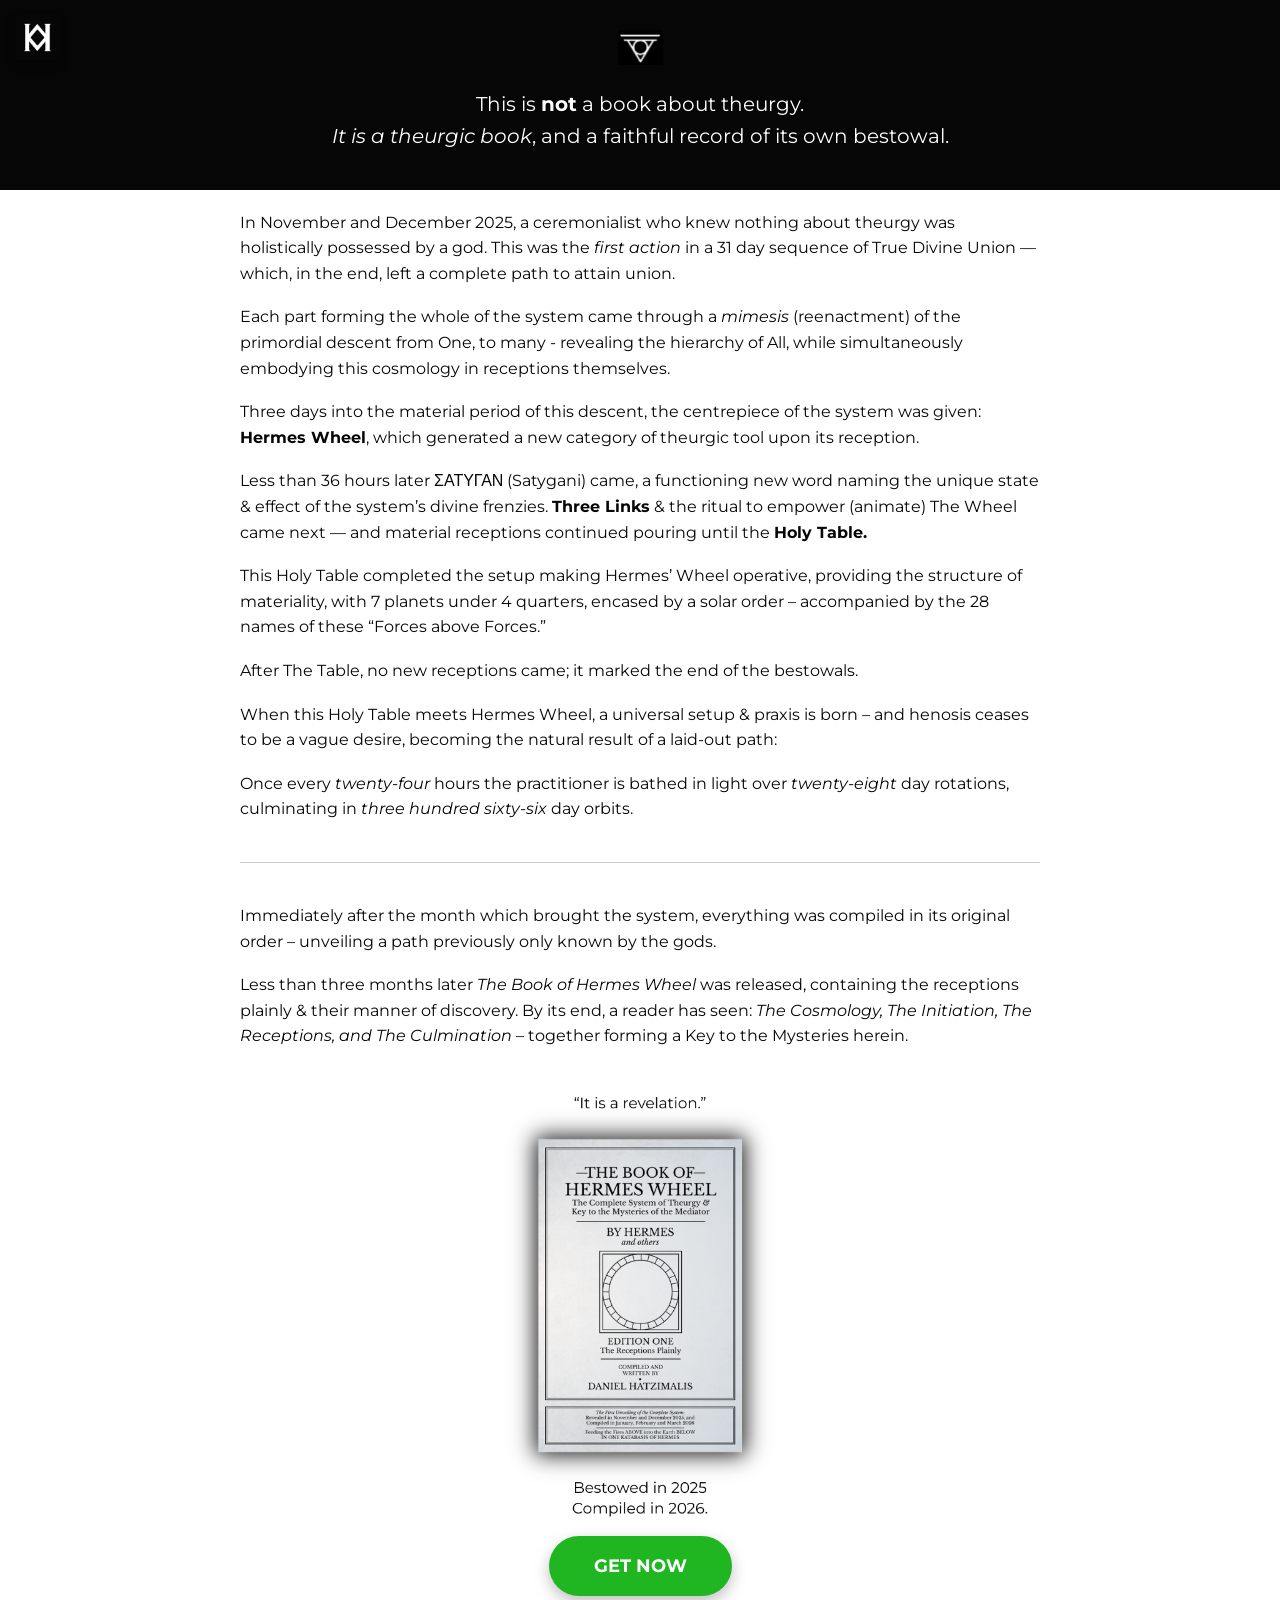
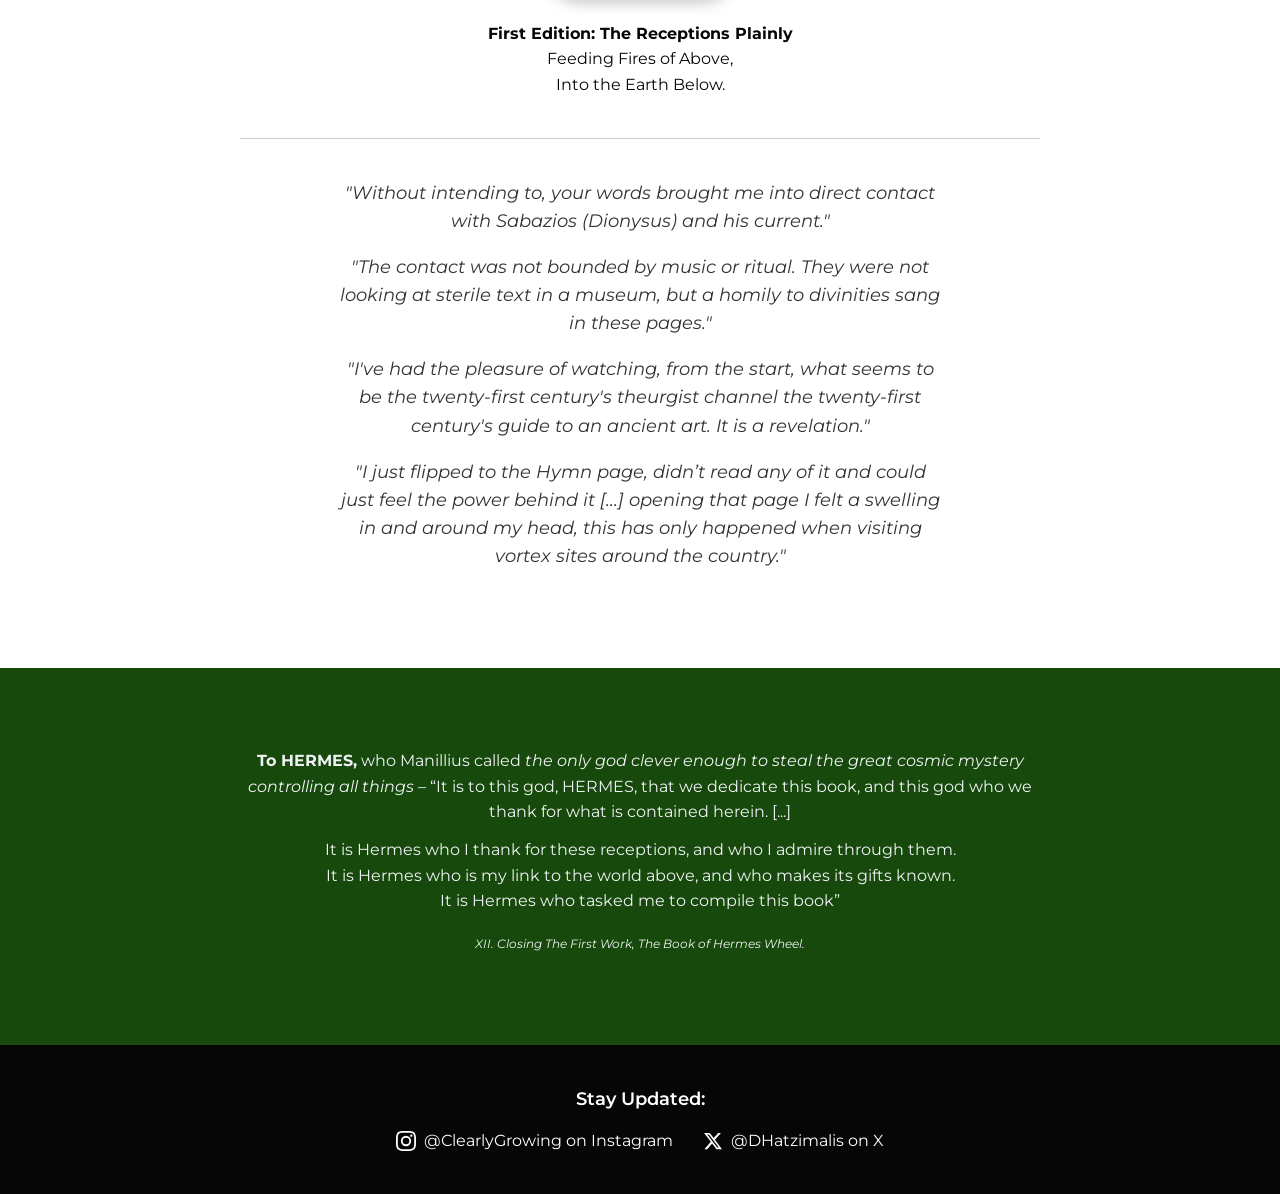
==== bridge.html @ d231dc47 "Add files via upload" ====
<!DOCTYPE html>
<html lang="en">
<head>
    <meta charset="UTF-8">
    <meta name="viewport" content="width=device-width, initial-scale=1.0">
    <title>The Book of Hermes Wheel</title>
    <link rel="stylesheet" href="style.css">
</head>
<body>

    <!-- Floating Back Button -->
    <a href="index.html">
        <img src="Untitled Artwork - Edited - Edited.png" alt="Sticky Logo Broken - Check File Name" class="sticky-logo">
    </a>

    <!-- Prologue Section -->
    <section class="bg-black center-text prologue-section">
        <img src="noeticsigils - Edited.jpg" alt="Noetic Sigil Broken - Check File Name" class="crown-sigil">
        <div class="container prologue-text" style="text-align: center;">
            <p>This is <strong>not</strong> a book about theurgy.<br>
            <em>It is a theurgic book</em>, and a faithful record of its own bestowal.</p>
        </div>
    </section>

    <!-- Main Text Section -->
    <section class="bg-white main-text-section">
        <div class="container">
            <p>In November and December 2025, a ceremonialist who knew nothing about theurgy was holistically possessed by a god. This was the <em>first action</em> in a 31 day sequence of True Divine Union — which, in the end, left a complete path to attain union.</p>
            
            <p>Each part forming the whole of the system came through a <em>mimesis</em> (reenactment) of the primordial descent from One, to many - revealing the hierarchy of All, while simultaneously embodying this cosmology in receptions themselves.</p>
            
            <p>Three days into the material period of this descent, the centrepiece of the system was given: <strong>Hermes Wheel</strong>, which generated a new category of theurgic tool upon its reception.</p>
            
            <p>Less than 36 hours later ΣΑΤΥΓΑΝ (Satygani) came, a functioning new word naming the unique state & effect of the system’s divine frenzies. <strong>Three Links</strong> & the ritual to empower (animate) The Wheel came next — and material receptions continued pouring until the <strong>Holy Table.</strong></p>
            
            <p>This Holy Table completed the setup making Hermes’ Wheel operative, providing the structure of materiality, with 7 planets under 4 quarters, encased by a solar order – accompanied by the 28 names of these “Forces above Forces.”</p>
            
            <p>After The Table, no new receptions came; it marked the end of the bestowals.</p>
            
            <p>When this Holy Table meets Hermes Wheel, a universal setup & praxis is born – and henosis ceases to be a vague desire, becoming the natural result of a laid-out path:</p>
            
            <p>Once every <em>twenty-four</em> hours the practitioner is bathed in light over <em>twenty-eight</em> day rotations, culminating in <em>three hundred sixty-six</em> day orbits.</p>
            
            <hr class="thin-line">
            
            <p>Immediately after the month which brought the system, everything was compiled in its original order – unveiling a path previously only known by the gods.</p>
            
            <p>Less than three months later <em>The Book of Hermes Wheel</em> was released, containing the receptions plainly & their manner of discovery. By its end, a reader has seen: <em>The Cosmology, The Initiation, The Receptions, and The Culmination</em> – together forming a Key to the Mysteries herein.</p>
        </div>

        <!-- The Artifact & CTA -->
        <div class="center-text">
            <a href="https://amzn.to/4sZTRoL" target="_blank" style="display: block;">
                <img src="bookcover.png" alt="Book Cover Broken - Check File Name" class="book-image">
            </a>
            
            <a href="https://amzn.to/4sZTRoL" class="btn-jade" target="_blank" style="margin-top: 0;">GET NOW</a>
            
            <p style="margin-bottom: 0;"><strong>First Edition: The Receptions Plainly</strong></p>
            <p style="margin-bottom: 25px;">Feeding Fires of Above,<br>Into the Earth Below.</p>
        </div>

        <!-- Static Quotes Section -->
        <div class="container center-text">
            <hr class="thin-line">
            
            <div class="quotes-wrapper">
                <p class="static-quote">"Without intending to, your words brought me into direct contact with Sabazios (Dionysus) and his current."</p>
                <p class="static-quote">"The contact was not bounded by music or ritual. They were not looking at sterile text in a museum, but a homily to divinities sang in these pages."</p>
                <p class="static-quote">"I've had the pleasure of watching, from the start, what seems to be the twenty-first century's theurgist channel the twenty-first century's guide to an ancient art. It is a revelation."</p>
                <p class="static-quote">"I just flipped to the Hymn page, didn’t read any of it and could just feel the power behind it [...] opening that page I felt a swelling in and around my head, this has only happened when visiting vortex sites around the country."</p>
            </div>
        </div>
    </section>

    <!-- Hermes Dedication Section -->
    <section class="bg-forest pt-large pb-large center-text hermes-section">
        <div class="container" style="text-align: center;">
            <p><strong>To HERMES,</strong> who Manillius called <em>the only god clever enough to steal the great cosmic mystery controlling all things</em> – “It is to this god, HERMES, that we dedicate this book, and this god who we thank for what is contained herein. [...]</p>
            
            <p>It is Hermes who I thank for these receptions, and who I admire through them.<br>
            It is Hermes who is my link to the world above, and who makes its gifts known.<br>
            It is Hermes who tasked me to compile this book”</p>
            
            <p style="font-size: 0.75rem; font-style: italic; margin-top: 20px;">XII. Closing The First Work, The Book of Hermes Wheel.</p>
        </div>
    </section>

    <!-- Footer -->
    <footer class="bg-black footer-socials">
        <p>Stay Updated:</p>
        <div class="social-links">
            <a href="https://www.instagram.com/clearlygrowing/" target="_blank" class="social-item">
                <svg class="social-icon" viewBox="0 0 24 24"><path d="M12 2.163c3.204 0 3.584.012 4.85.07 3.252.148 4.771 1.691 4.919 4.919.058 1.265.069 1.645.069 4.849 0 3.205-.012 3.584-.069 4.849-.149 3.225-1.664 4.771-4.919 4.919-1.266.058-1.644.07-4.85.07-3.204 0-3.584-.012-4.849-.07-3.26-.149-4.771-1.699-4.919-4.92-.058-1.265-.07-1.644-.07-4.849 0-3.204.013-3.583.07-4.849.149-3.227 1.664-4.771 4.919-4.919 1.266-.057 1.645-.069 4.849-.069zM12 0C8.741 0 8.333.014 7.053.072 2.695.272.273 2.69.073 7.052.014 8.333 0 8.741 0 12c0 3.259.014 3.668.072 4.948.2 4.358 2.618 6.78 6.98 6.98C8.333 23.986 8.741 24 12 24c3.259 0 3.668-.014 4.948-.072 4.354-.2 6.782-2.618 6.979-6.98.059-1.28.073-1.689.073-4.948 0-3.259-.014-3.667-.072-4.947-.196-4.354-2.617-6.78-6.979-6.98C15.668.014 15.259 0 12 0zm0 5.838a6.162 6.162 0 100 12.324 6.162 6.162 0 000-12.324zM12 16a4 4 0 110-8 4 4 0 010 8zm6.406-11.845a1.44 1.44 0 100 2.881 1.44 1.44 0 000-2.881z"/></svg>
                @ClearlyGrowing on Instagram
            </a>
            <a href="https://x.com/dhatzimalis" target="_blank" class="social-item">
                <svg class="social-icon" viewBox="0 0 24 24"><path d="M18.244 2.25h3.308l-7.227 8.26 8.502 11.24H16.17l-5.214-6.817L4.99 21.75H1.68l7.73-8.835L1.254 2.25H8.08l4.713 6.231zm-1.161 17.52h1.833L7.084 4.126H5.117z"/></svg>
                @DHatzimalis on X
            </a>
        </div>
    </footer>

</body>
</html>
---- style.css ----
@import url('https://fonts.googleapis.com/css2?family=Montserrat:ital,wght@0,400;0,600;0,700;1,400;1,600&display=swap');

/* Base Reset & Typography */
* {
    box-sizing: border-box;
    margin: 0;
    padding: 0;
}
body {
    font-family: 'Montserrat', sans-serif;
    background-color: #FFFFFF;
    color: #060606;
    line-height: 1.6;
    text-align: center;
    -webkit-font-smoothing: antialiased;
}

/* Color Utility Classes */
.bg-forest { background-color: #17490C; color: #F0F3F5; }
.bg-black { background-color: #060606; color: #FFFFFF; }
.bg-white { background-color: #FFFFFF; color: #060606; }
.text-platinum { color: #F0F3F5; }

/* Buttons */
.btn-jade {
    background-color: #1FB622;
    color: #FFFFFF;
    padding: 16px 45px;
    font-size: 1.1rem;
    font-weight: 700;
    text-decoration: none;
    display: inline-block;
    border-radius: 40px; 
    box-shadow: 0px 6px 15px rgba(0, 0, 0, 0.25);
    margin: 10px 0 25px 0; 
    transition: transform 0.2s ease, box-shadow 0.2s ease;
}
.btn-jade:hover {
    transform: translateY(-2px);
    box-shadow: 0px 8px 20px rgba(0, 0, 0, 0.35);
}

/* Layout & Imagery */
header {
    padding: 0;
    margin: 0;
    line-height: 0; 
}
.header-img {
    width: 100%;
    height: auto;
    display: block;
}
.setup-img {
    max-width: 600px;
    width: 100%;
    display: block;
    margin: 0 auto 40px auto; 
}
.book-image { 
    max-width: 450px; 
    width: 100%; 
    display: block; 
    margin: 10px auto 0 auto; 
    transition: transform 0.2s ease;
}
.book-image:hover {
    transform: translateY(-2px);
}
.crown-sigil {
    max-width: 45px; 
    margin-bottom: 5px; 
    display: inline-block;
}
.sticky-logo {
    position: fixed;
    top: 15px;
    left: 15px;
    width: 45px;
    height: auto;
    z-index: 100;
    border-radius: 4px;
    box-shadow: 0px 4px 10px rgba(0,0,0,0.4);
    transition: transform 0.2s ease;
}
.sticky-logo:hover {
    transform: scale(1.05);
}

/* Seamless Marquee */
.marquee-wrapper {
    display: flex;
    overflow: hidden;
    background-color: #060606;
    color: #FFFFFF;
    padding: 22px 0;
}
.marquee-content {
    flex-shrink: 0;
    display: flex;
    animation: scroll 75s linear infinite; 
}
.marquee-content span {
    margin: 0 40px;
    font-size: 1.15rem; 
    white-space: nowrap;
    display: inline-block;
}
@keyframes scroll {
    0% { transform: translateX(0); }
    100% { transform: translateX(-100%); }
}

/* Spacing & Sections */
.container { 
    max-width: 800px; 
    margin: 0 auto; 
    text-align: left; 
}
.container p { margin-bottom: 18px; }
.center-text { text-align: center; }

.pt-small { padding-top: 20px; }
.pb-small { padding-bottom: 20px; }
.pt-large { padding-top: 80px; }
.pb-large { padding-bottom: 80px; }

.prologue-section { padding: 30px 20px 20px 20px; } 
.main-text-section { padding: 20px 20px 80px 20px; } 
.prologue-text { font-size: 1.25rem; margin-top: 10px; }

hr.thin-line { 
    border: 0; 
    height: 1px; 
    background-color: #CCCCCC; 
    margin: 40px 0; 
}

/* New Elements (Quotes & Hermes Section) */
.quotes-wrapper {
    max-width: 600px; /* Widened so it looks less squished on desktop */
    margin: 0 auto;
}
.static-quote {
    font-size: 1.1rem;
    font-style: italic;
    margin-bottom: 25px;
    color: #333333;
}

/* 28% Opacity Background Layer Setup */
.hermes-section {
    position: relative;
    overflow: hidden; /* Ensures image doesn't bleed outside the green box */
}
.hermes-section::before {
    content: "";
    position: absolute;
    top: 0; left: 0; right: 0; bottom: 0;
    background-image: url('Untitled design (7).jpg');
    background-size: contain; /* Scales to exactly fit height */
    background-position: center center;
    background-repeat: no-repeat;
    opacity: 0.28; /* Exact 28% opacity */
    z-index: 0; /* Drops behind the text */
}
.hermes-section .container {
    position: relative;
    z-index: 1; /* Lifts the text to sit perfectly on top */
}
.hermes-section p {
    margin-bottom: 12px; 
}

/* Footer */
.footer-socials { 
    padding: 40px 20px; 
    display: flex;
    flex-direction: column;
    align-items: center;
    gap: 15px;
}
.footer-socials p { font-weight: 600; font-size: 1.1rem; margin: 0; }
.social-links {
    display: flex;
    gap: 30px;
    align-items: center;
    flex-wrap: wrap;
    justify-content: center;
}
.social-item {
    display: flex;
    align-items: center;
    gap: 8px;
    color: #FFFFFF;
    text-decoration: none;
    font-weight: 400;
    font-size: 1rem;
}
.social-item:hover { text-decoration: underline; }
.social-icon { width: 20px; height: 20px; fill: currentColor; }

/* --- MOBILE RESPONSIVENESS --- */
@media (max-width: 768px) {
    .marquee-content span {
        font-size: 0.9rem; 
    }
    .container {
        padding-left: 20px; 
        padding-right: 20px;
    }
    .hermes-section .container {
        padding-left: 25px;
        padding-right: 25px;
    }
}
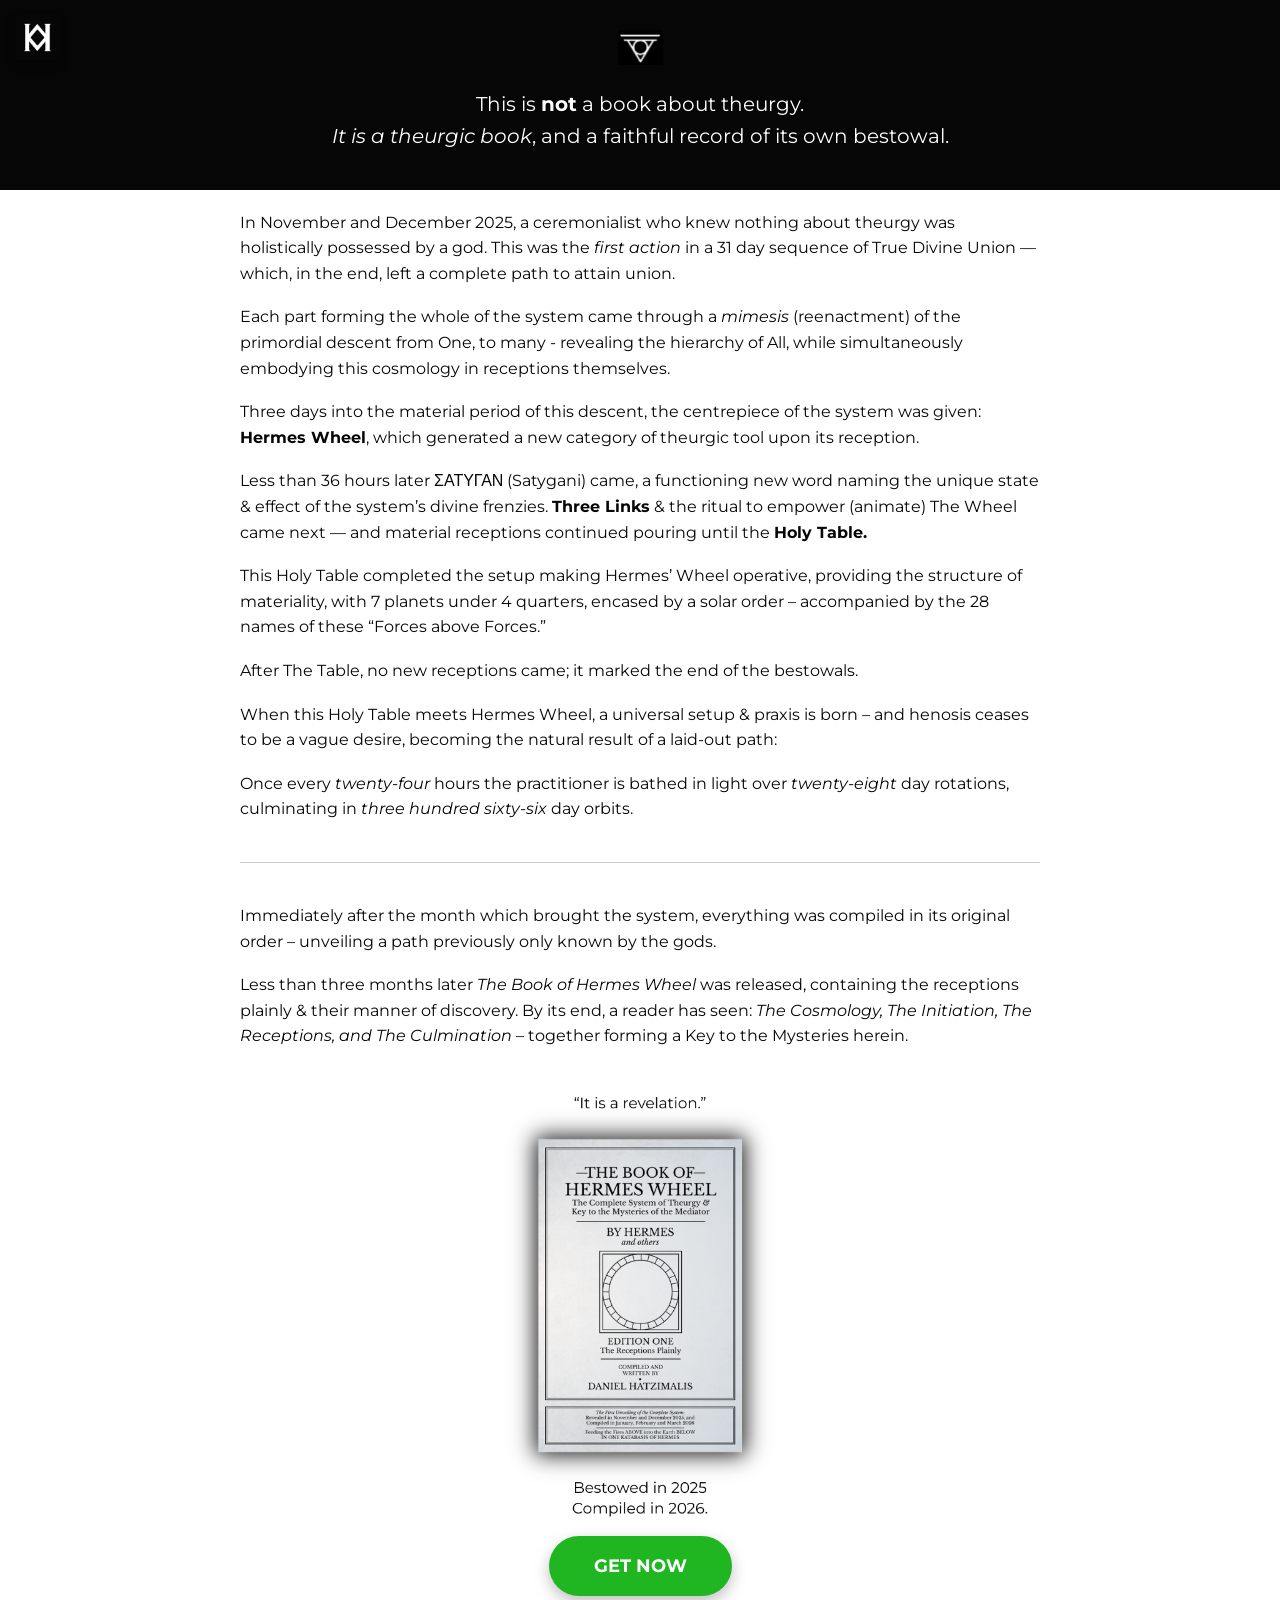
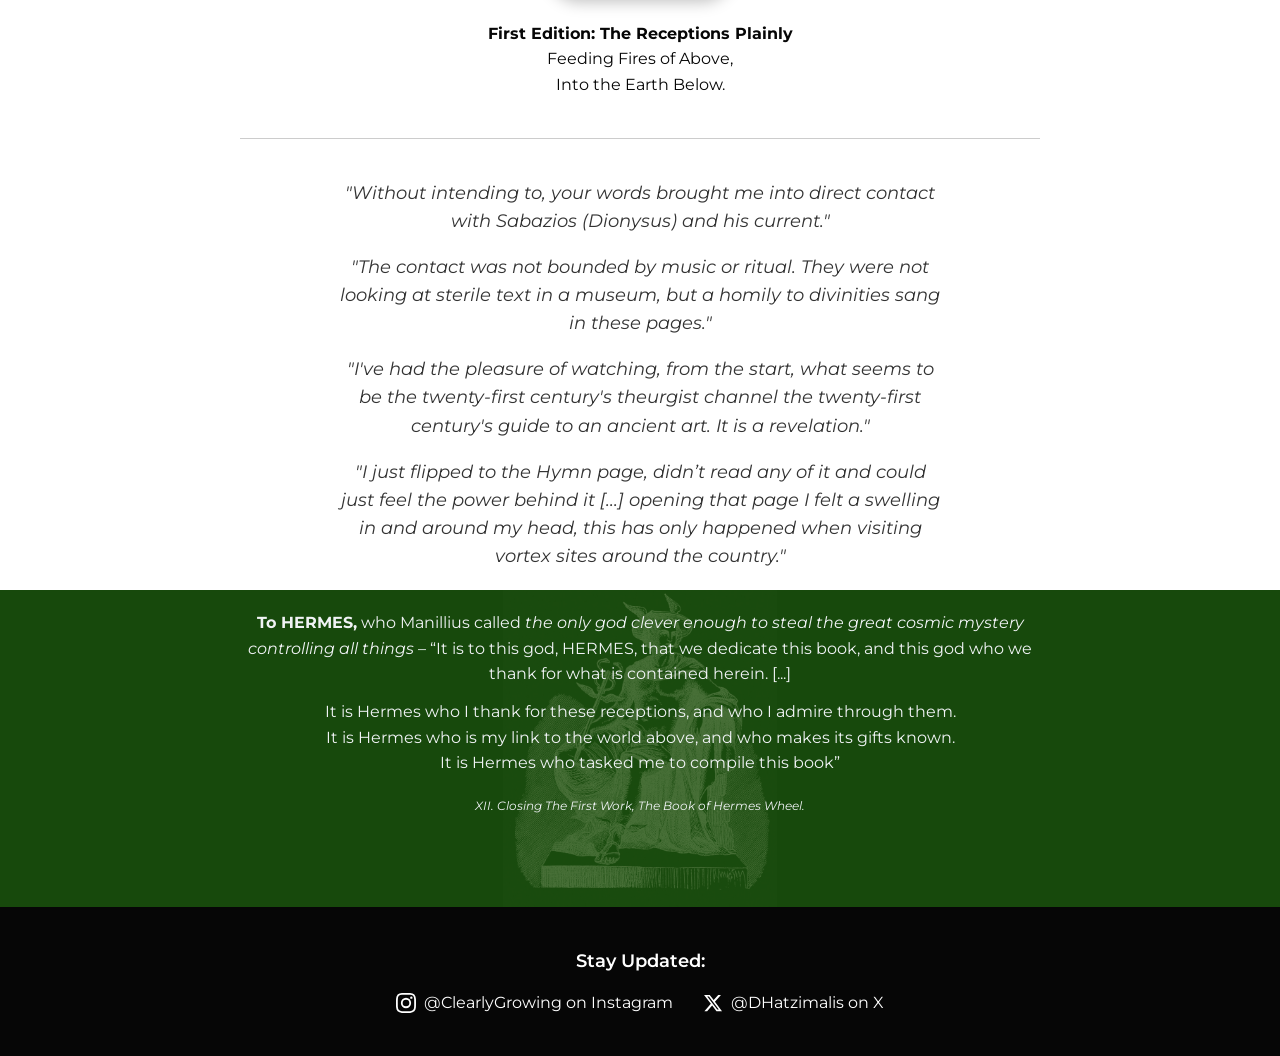
==== commit 285788f2: "Add files via upload" ====
--- a/bridge.html
+++ b/bridge.html
@@ -8,12 +8,10 @@
 </head>
 <body>
 
-    <!-- Floating Back Button -->
     <a href="index.html">
         <img src="Untitled Artwork - Edited - Edited.png" alt="Sticky Logo Broken - Check File Name" class="sticky-logo">
     </a>
 
-    <!-- Prologue Section -->
     <section class="bg-black center-text prologue-section">
         <img src="noeticsigils - Edited.jpg" alt="Noetic Sigil Broken - Check File Name" class="crown-sigil">
         <div class="container prologue-text" style="text-align: center;">
@@ -22,7 +20,6 @@
         </div>
     </section>
 
-    <!-- Main Text Section -->
     <section class="bg-white main-text-section">
         <div class="container">
             <p>In November and December 2025, a ceremonialist who knew nothing about theurgy was holistically possessed by a god. This was the <em>first action</em> in a 31 day sequence of True Divine Union — which, in the end, left a complete path to attain union.</p>
@@ -48,7 +45,6 @@
             <p>Less than three months later <em>The Book of Hermes Wheel</em> was released, containing the receptions plainly & their manner of discovery. By its end, a reader has seen: <em>The Cosmology, The Initiation, The Receptions, and The Culmination</em> – together forming a Key to the Mysteries herein.</p>
         </div>
 
-        <!-- The Artifact & CTA -->
         <div class="center-text">
             <a href="https://amzn.to/4sZTRoL" target="_blank" style="display: block;">
                 <img src="bookcover.png" alt="Book Cover Broken - Check File Name" class="book-image">
@@ -60,7 +56,6 @@
             <p style="margin-bottom: 25px;">Feeding Fires of Above,<br>Into the Earth Below.</p>
         </div>
 
-        <!-- Static Quotes Section -->
         <div class="container center-text">
             <hr class="thin-line">
             
@@ -73,8 +68,7 @@
         </div>
     </section>
 
-    <!-- Hermes Dedication Section -->
-    <section class="bg-forest pt-large pb-large center-text hermes-section">
+    <section class="bg-forest pt-small pb-large center-text hermes-section">
         <div class="container" style="text-align: center;">
             <p><strong>To HERMES,</strong> who Manillius called <em>the only god clever enough to steal the great cosmic mystery controlling all things</em> – “It is to this god, HERMES, that we dedicate this book, and this god who we thank for what is contained herein. [...]</p>
             
@@ -86,7 +80,6 @@
         </div>
     </section>
 
-    <!-- Footer -->
     <footer class="bg-black footer-socials">
         <p>Stay Updated:</p>
         <div class="social-links">
--- a/style.css
+++ b/style.css
@@ -1,6 +1,9 @@
 @import url('https://fonts.googleapis.com/css2?family=Montserrat:ital,wght@0,400;0,600;0,700;1,400;1,600&display=swap');
 
 /* Base Reset & Typography */
+html {
+    -webkit-text-size-adjust: 100%; 
+}
 * {
     box-sizing: border-box;
     margin: 0;
@@ -34,6 +37,8 @@
     box-shadow: 0px 6px 15px rgba(0, 0, 0, 0.25);
     margin: 10px 0 25px 0; 
     transition: transform 0.2s ease, box-shadow 0.2s ease;
+    position: relative; /* Allows z-index to work */
+    z-index: 10; /* Forces shadow to cast over images below */
 }
 .btn-jade:hover {
     transform: translateY(-2px);
@@ -56,6 +61,12 @@
     width: 100%;
     display: block;
     margin: 0 auto 40px auto; 
+    transition: transform 0.2s ease; /* Hover physics */
+    position: relative;
+    z-index: 1; /* Sits below the button shadow */
+}
+.setup-img:hover {
+    transform: translateY(-2px); /* Subtle float */
 }
 .book-image { 
     max-width: 450px; 
@@ -70,6 +81,11 @@
 .crown-sigil {
     max-width: 45px; 
     margin-bottom: 5px; 
+    display: inline-block;
+}
+.hermes-img {
+    max-width: 120px;
+    margin: 0 auto 20px auto;
     display: inline-block;
 }
 .sticky-logo {
@@ -126,7 +142,7 @@
 .pb-large { padding-bottom: 80px; }
 
 .prologue-section { padding: 30px 20px 20px 20px; } 
-.main-text-section { padding: 20px 20px 80px 20px; } 
+.main-text-section { padding: 20px 20px 20px 20px; } /* Removed bottom 80px gap */
 .prologue-text { font-size: 1.25rem; margin-top: 10px; }
 
 hr.thin-line { 
@@ -138,7 +154,7 @@
 
 /* New Elements (Quotes & Hermes Section) */
 .quotes-wrapper {
-    max-width: 600px; /* Widened so it looks less squished on desktop */
+    max-width: 600px; 
     margin: 0 auto;
 }
 .static-quote {
@@ -147,26 +163,29 @@
     margin-bottom: 25px;
     color: #333333;
 }
-
-/* 28% Opacity Background Layer Setup */
+.quotes-wrapper .static-quote:last-child {
+    margin-bottom: 0; /* Kills extra padding below the very last quote */
+}
+
+/* 28% Opacity Background Layer Setup - Fixed PNG */
 .hermes-section {
     position: relative;
-    overflow: hidden; /* Ensures image doesn't bleed outside the green box */
+    overflow: hidden; 
 }
 .hermes-section::before {
     content: "";
     position: absolute;
     top: 0; left: 0; right: 0; bottom: 0;
-    background-image: url('Untitled design (7).jpg');
-    background-size: contain; /* Scales to exactly fit height */
+    background-image: url('Untitled design (7).png');
+    background-size: contain; 
     background-position: center center;
     background-repeat: no-repeat;
-    opacity: 0.28; /* Exact 28% opacity */
-    z-index: 0; /* Drops behind the text */
+    opacity: 0.28; 
+    z-index: 0; 
 }
 .hermes-section .container {
     position: relative;
-    z-index: 1; /* Lifts the text to sit perfectly on top */
+    z-index: 1; 
 }
 .hermes-section p {
     margin-bottom: 12px; 
@@ -200,10 +219,11 @@
 .social-item:hover { text-decoration: underline; }
 .social-icon { width: 20px; height: 20px; fill: currentColor; }
 
-/* --- MOBILE RESPONSIVENESS --- */
+/* --- AGGRESSIVE MOBILE RESPONSIVENESS --- */
 @media (max-width: 768px) {
     .marquee-content span {
-        font-size: 0.9rem; 
+        font-size: 0.85rem !important; 
+        margin: 0 20px !important; 
     }
     .container {
         padding-left: 20px; 
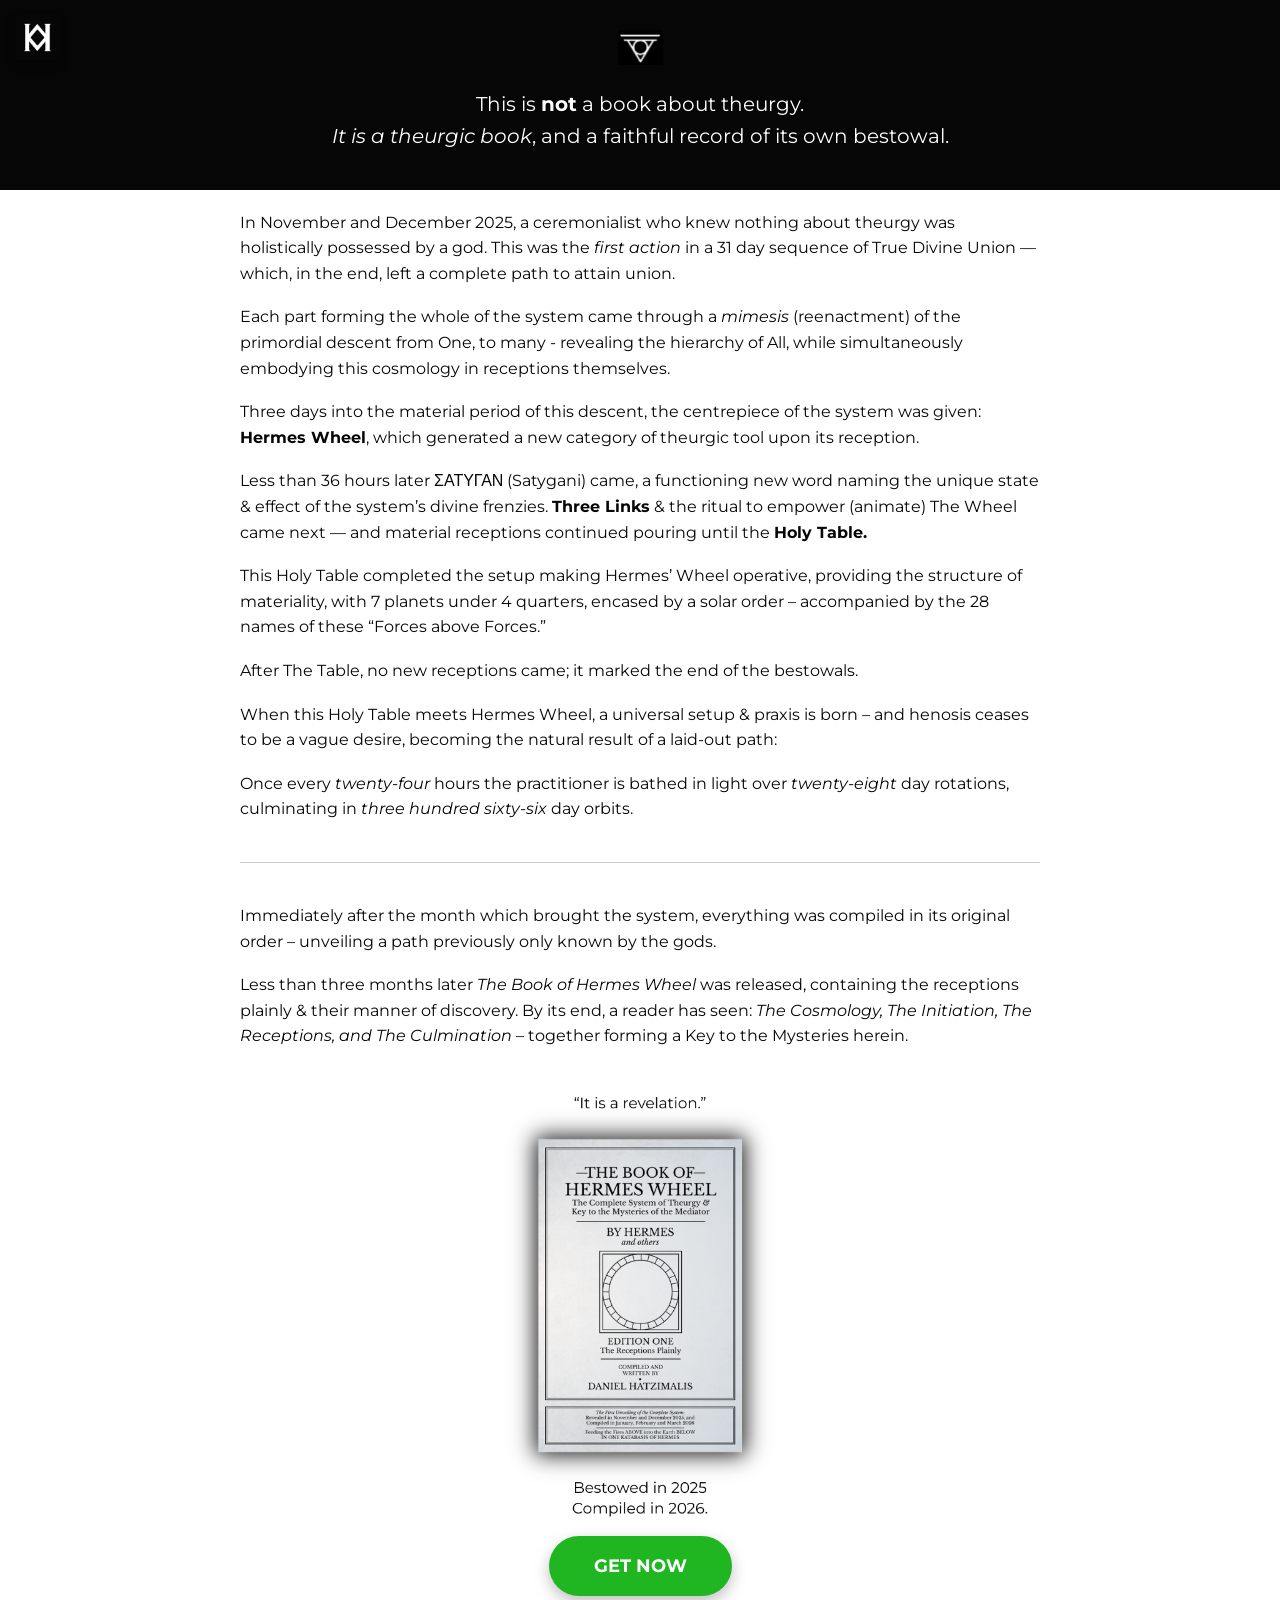
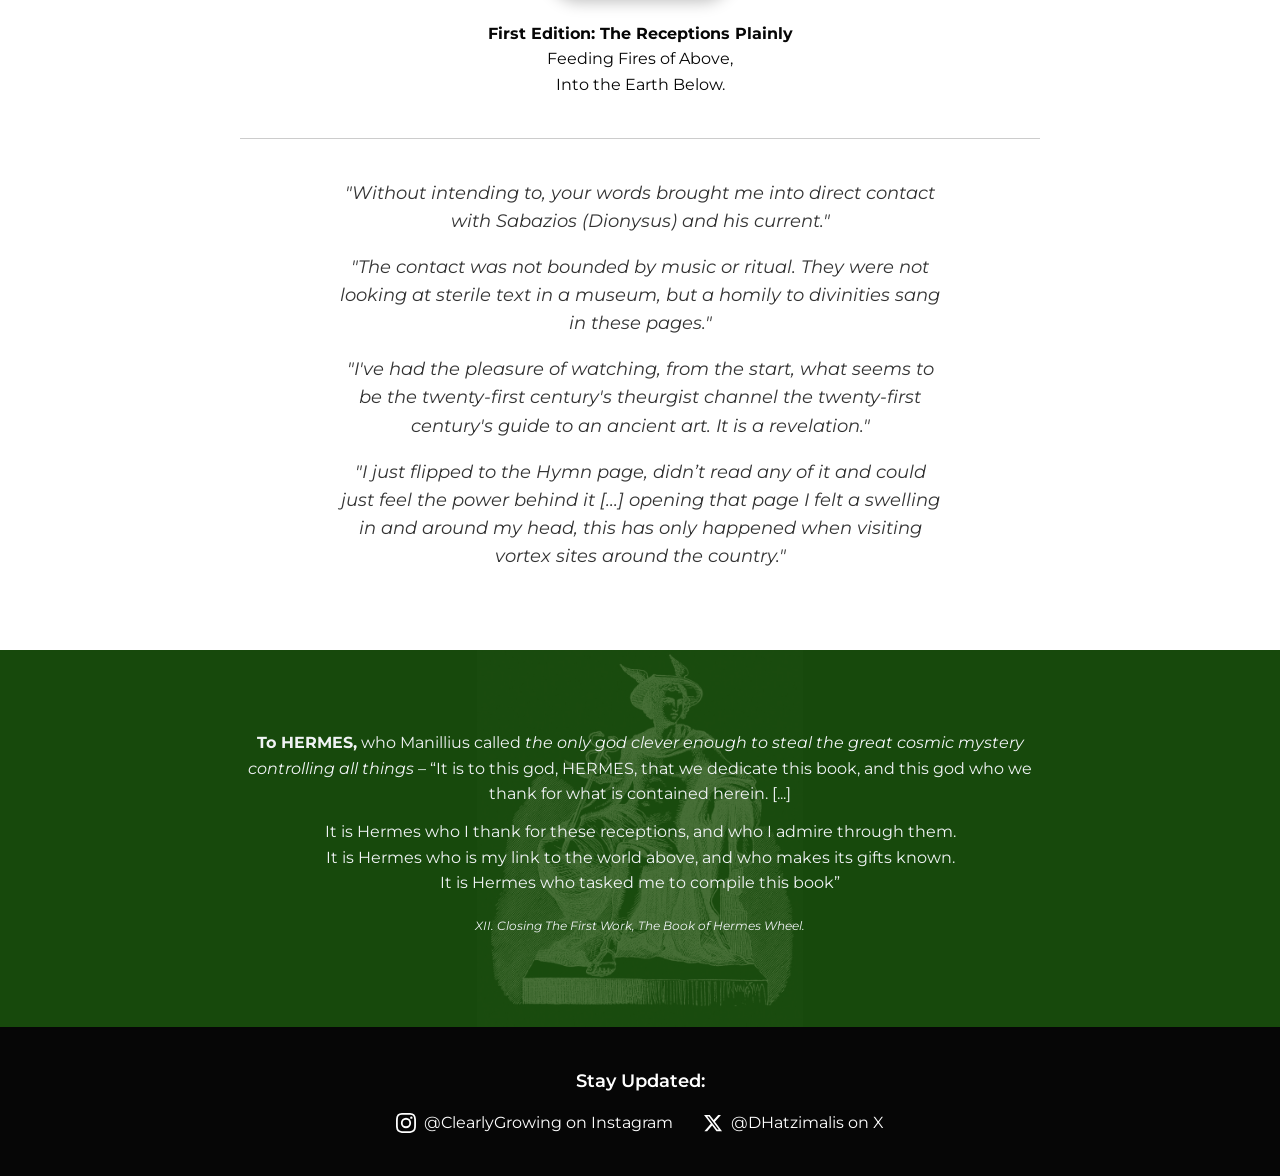
==== commit fe6d4fd4: "Add files via upload" ====
--- a/bridge.html
+++ b/bridge.html
@@ -8,10 +8,12 @@
 </head>
 <body>
 
+    <!-- Floating Back Button -->
     <a href="index.html">
         <img src="Untitled Artwork - Edited - Edited.png" alt="Sticky Logo Broken - Check File Name" class="sticky-logo">
     </a>
 
+    <!-- Prologue Section -->
     <section class="bg-black center-text prologue-section">
         <img src="noeticsigils - Edited.jpg" alt="Noetic Sigil Broken - Check File Name" class="crown-sigil">
         <div class="container prologue-text" style="text-align: center;">
@@ -20,6 +22,7 @@
         </div>
     </section>
 
+    <!-- Main Text Section -->
     <section class="bg-white main-text-section">
         <div class="container">
             <p>In November and December 2025, a ceremonialist who knew nothing about theurgy was holistically possessed by a god. This was the <em>first action</em> in a 31 day sequence of True Divine Union — which, in the end, left a complete path to attain union.</p>
@@ -45,6 +48,7 @@
             <p>Less than three months later <em>The Book of Hermes Wheel</em> was released, containing the receptions plainly & their manner of discovery. By its end, a reader has seen: <em>The Cosmology, The Initiation, The Receptions, and The Culmination</em> – together forming a Key to the Mysteries herein.</p>
         </div>
 
+        <!-- The Artifact & CTA -->
         <div class="center-text">
             <a href="https://amzn.to/4sZTRoL" target="_blank" style="display: block;">
                 <img src="bookcover.png" alt="Book Cover Broken - Check File Name" class="book-image">
@@ -56,6 +60,7 @@
             <p style="margin-bottom: 25px;">Feeding Fires of Above,<br>Into the Earth Below.</p>
         </div>
 
+        <!-- Static Quotes Section -->
         <div class="container center-text">
             <hr class="thin-line">
             
@@ -68,7 +73,8 @@
         </div>
     </section>
 
-    <section class="bg-forest pt-small pb-large center-text hermes-section">
+    <!-- Hermes Dedication Section - REVERTED to pt-large for proper height -->
+    <section class="bg-forest pt-large pb-large center-text hermes-section">
         <div class="container" style="text-align: center;">
             <p><strong>To HERMES,</strong> who Manillius called <em>the only god clever enough to steal the great cosmic mystery controlling all things</em> – “It is to this god, HERMES, that we dedicate this book, and this god who we thank for what is contained herein. [...]</p>
             
@@ -80,6 +86,7 @@
         </div>
     </section>
 
+    <!-- Footer -->
     <footer class="bg-black footer-socials">
         <p>Stay Updated:</p>
         <div class="social-links">
--- a/style.css
+++ b/style.css
@@ -37,8 +37,8 @@
     box-shadow: 0px 6px 15px rgba(0, 0, 0, 0.25);
     margin: 10px 0 25px 0; 
     transition: transform 0.2s ease, box-shadow 0.2s ease;
-    position: relative; /* Allows z-index to work */
-    z-index: 10; /* Forces shadow to cast over images below */
+    position: relative; 
+    z-index: 10; 
 }
 .btn-jade:hover {
     transform: translateY(-2px);
@@ -61,12 +61,12 @@
     width: 100%;
     display: block;
     margin: 0 auto 40px auto; 
-    transition: transform 0.2s ease; /* Hover physics */
+    transition: transform 0.2s ease; 
     position: relative;
-    z-index: 1; /* Sits below the button shadow */
+    z-index: 1; 
 }
 .setup-img:hover {
-    transform: translateY(-2px); /* Subtle float */
+    transform: translateY(-2px); 
 }
 .book-image { 
     max-width: 450px; 
@@ -81,11 +81,6 @@
 .crown-sigil {
     max-width: 45px; 
     margin-bottom: 5px; 
-    display: inline-block;
-}
-.hermes-img {
-    max-width: 120px;
-    margin: 0 auto 20px auto;
     display: inline-block;
 }
 .sticky-logo {
@@ -142,7 +137,7 @@
 .pb-large { padding-bottom: 80px; }
 
 .prologue-section { padding: 30px 20px 20px 20px; } 
-.main-text-section { padding: 20px 20px 20px 20px; } /* Removed bottom 80px gap */
+.main-text-section { padding: 20px 20px 80px 20px; } /* REVERTED TO 80px GAP */
 .prologue-text { font-size: 1.25rem; margin-top: 10px; }
 
 hr.thin-line { 
@@ -164,10 +159,10 @@
     color: #333333;
 }
 .quotes-wrapper .static-quote:last-child {
-    margin-bottom: 0; /* Kills extra padding below the very last quote */
-}
-
-/* 28% Opacity Background Layer Setup - Fixed PNG */
+    margin-bottom: 0; 
+}
+
+/* 28% Opacity Background Layer Setup */
 .hermes-section {
     position: relative;
     overflow: hidden; 
